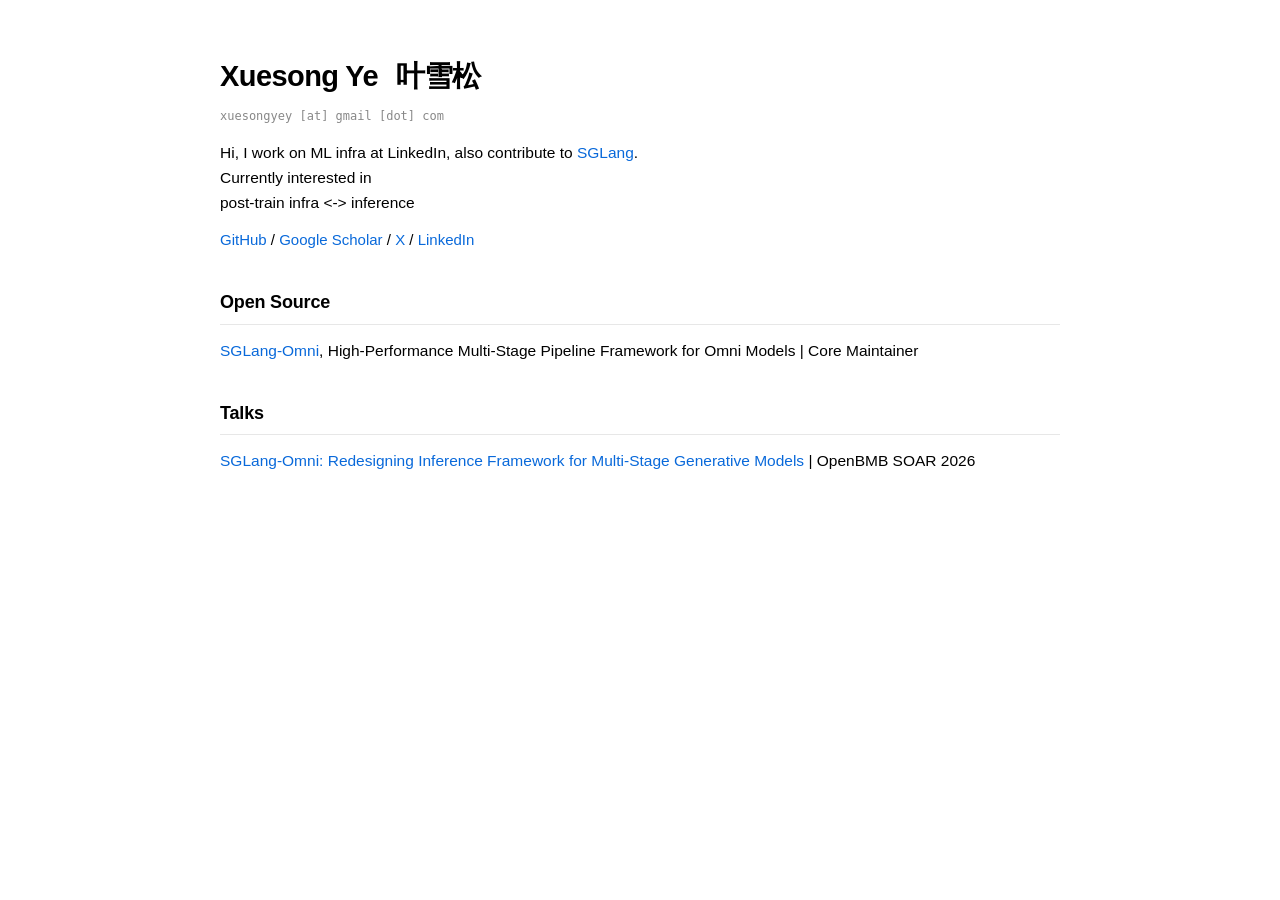
==== index.html @ 429bd337 "update" ====
<!DOCTYPE html>
<html lang="en">

<head>
  <meta charset="utf-8">
  <meta name="viewport" content="width=device-width, initial-scale=1">
  <title>Xuesong Ye</title>
  <meta name="description" content="Xuesong Ye (叶雪松) — ML infra at LinkedIn.">
  <!-- favicon: none for now — add later, e.g. <link rel="icon" href="favicon.svg"> -->
  <link rel="stylesheet" href="stylesheet.css">
</head>

<body>
  <main class="page">

    <!-- ===================== HEADER ===================== -->
    <header>
      <h1 class="name">Xuesong Ye <span class="zh">叶雪松</span></h1>
      <p class="email">xuesongyey [at] gmail [dot] com</p>
      <p>
        Hi, I work on ML infra at LinkedIn, also contribute to <a href="https://github.com/sgl-project/">SGLang</a>.<br>

        Currently interested in <br>

        post-train infra <-> inference<br>
      </p>
      <p class="links">
        <a href="https://github.com/yxs">GitHub</a> /
        <a href="https://scholar.google.com/citations?user=wVboVZwAAAAJ">Google Scholar</a> /
        <a href="https://x.com/XuesongYe">X</a> /
        <a href="https://www.linkedin.com/in/xuesongye/">LinkedIn</a>
        <!-- Optional: / <a href="mailto:sye@linkedin.com">Email</a> -->
      </p>
      <!-- <p class="updated">Last updated: May, 2026</p> -->
    </header>

    <!-- Photo: left empty for now. When ready, drop images/photo.jpg in the repo and
         add it back — e.g. just under the header, or restore the two-column layout. -->


    <!-- ===================== PROJECTS =====================
       Flagship systems/products you led (e.g. a major launch — internal is fine
       if it was publicized). Uncomment when you have one worth featuring.
  <section>
    <h2>Projects</h2>
    <p class="entry">
      <a class="title" href="#">Project Name</a> — what it is and the impact you drove.
      <span class="meta">[<a href="#">link</a>]</span>
    </p>
  </section>
  ======================================================== -->


    <!-- ===================== OPEN SOURCE ===================== -->
    <section>
      <h2>Open Source</h2>
      <p class="entry">
        <!-- <a class="title" href="https://github.com/sgl-project/sglang-omni">SGLang-Omni</a>, High-Performance
        Multi-Stage Pipeline Framework for Omni Models | Maintainer -->
        <a href="https://github.com/sgl-project/sglang-omni">SGLang-Omni</a>, High-Performance
        Multi-Stage Pipeline Framework for Omni Models | Core Maintainer
      </p>
      <!-- Duplicate the entry above for each project; comment out the section if empty. -->
    </section>


    <!-- ===================== PUBLICATIONS ===================== -->
    <!-- <section>
      <h2>Publications</h2>
      <p class="entry">
        <a class="title" href="#">Paper Title</a>.<br>
        Authors. <i>Venue</i>, Year.
        <span class="meta">[<a href="#">pdf</a>] [<a href="#">arXiv</a>] [<a href="#">code</a>]</span>
      </p>
    </section> -->

    <!-- ===================== TALKS ===================== -->
    <section>
      <h2>Talks</h2>

      <p class="entry">
        <a href="https://github.com/yxs/talks/blob/main/sglang-omni_sora_2026.pdf">SGLang-Omni: Redesigning Inference
          Framework for
          Multi-Stage Generative Models</a> | OpenBMB SOAR 2026
      </p>
    </section>

    <!-- ===================== AWARDS =====================
       Only things with real weight. Uncomment when you have one.
  <section>
    <h2>Awards</h2>
    <p class="entry">Award Name, Year.</p>
  </section>
  ================================================== -->

  </main>
</body>

</html>
---- stylesheet.css ----
/* Hand-written, no framework, no web fonts.
   Scheme: black text, white background, blue links — nothing else. */

* {
  box-sizing: border-box;
}

body {
  margin: 0;
  font-family: -apple-system, BlinkMacSystemFont, "Segoe UI", "Helvetica Neue",
    Helvetica, Arial, system-ui, sans-serif;
  font-size: 15.5px;
  line-height: 1.62;
  color: #000;
  background: #fff;
  -webkit-font-smoothing: antialiased;
  text-rendering: optimizeLegibility;
}

.page {
  max-width: 888px;
  margin: 0 auto;
  padding: 60px 24px 96px;
}

a {
  color: #0969da;
  text-decoration: none;
}
a:hover,
a:focus {
  text-decoration: underline;
}

/* ---------- header ---------- */
.name {
  margin: 0 0 14px;
  font-size: 29px;
  font-weight: 700;
  letter-spacing: -0.02em;
  line-height: 1.15;
}
.name .zh {
  margin-left: 10px;
}
.email {
  margin: 0 0 13px;
  font-family: ui-monospace, SFMono-Regular, "SF Mono", Menlo, Consolas, monospace;
  font-size: 12px;
  color: #888;
}
p {
  margin: 0 0 13px;
}
.links {
  margin-bottom: 7px;
  font-size: 15px;
}
.updated {
  margin: 0;
  font-size: 13px;
  color: #6b7177;
}

/* ---------- sections ---------- */
section {
  margin-top: 36px;
}
h2 {
  margin: 0 0 8px;
  padding-bottom: 6px;
  border-bottom: 1px solid #e7e7e7;
  font-size: 18px;
  font-weight: 700;
  letter-spacing: -0.01em;
}
.entry {
  margin: 13px 0;
}
.title,
a.title {
  font-weight: 700;
}
.meta {
  font-size: 13px;
  color: #6b7177;
}

/* ---------- mobile ---------- */
@media (max-width: 600px) {
  .page {
    padding: 40px 20px 64px;
  }
  .name {
    font-size: 25px;
  }
}
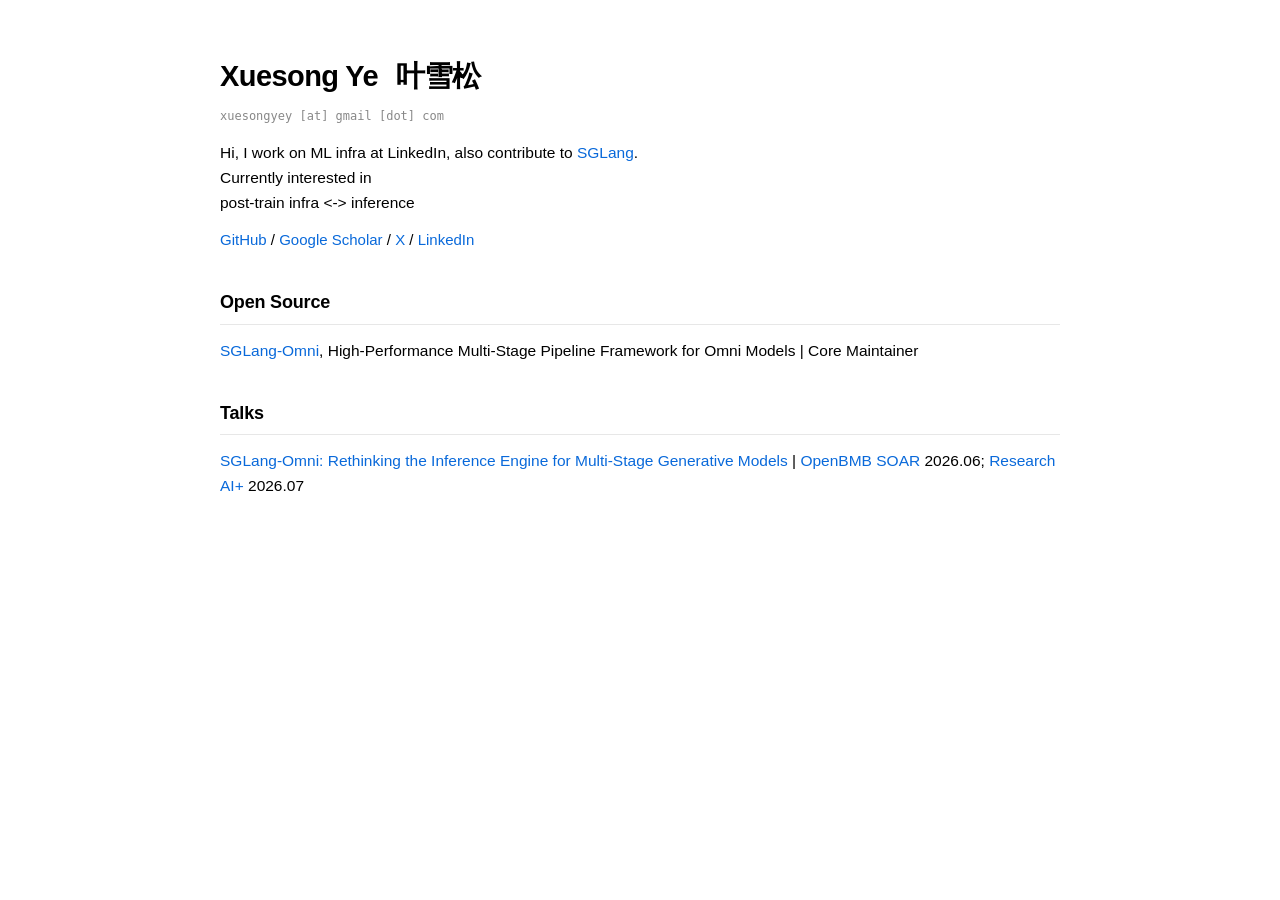
==== commit e1455b2b: "upd" ====
--- a/index.html
+++ b/index.html
@@ -79,9 +79,10 @@
       <h2>Talks</h2>
 
       <p class="entry">
-        <a href="https://github.com/yxs/talks/blob/main/sglang-omni_sora_2026.pdf">SGLang-Omni: Redesigning Inference
-          Framework for
-          Multi-Stage Generative Models</a> | OpenBMB SOAR 2026
+        <a href="https://github.com/yxs/talks/blob/main/sglang-omni_sora_2026.pdf">SGLang-Omni: Rethinking the Inference
+          Engine for
+          Multi-Stage Generative Models </a> | <a href="https://mp.weixin.qq.com/s/EdJWEA0HqB2PHXUAO4vsog">OpenBMB
+          SOAR</a> 2026.06; <a href="https://mp.weixin.qq.com/s/qTWjZY1ZjOQtKt2mon0Cug">Research AI+</a> 2026.07
       </p>
     </section>
 
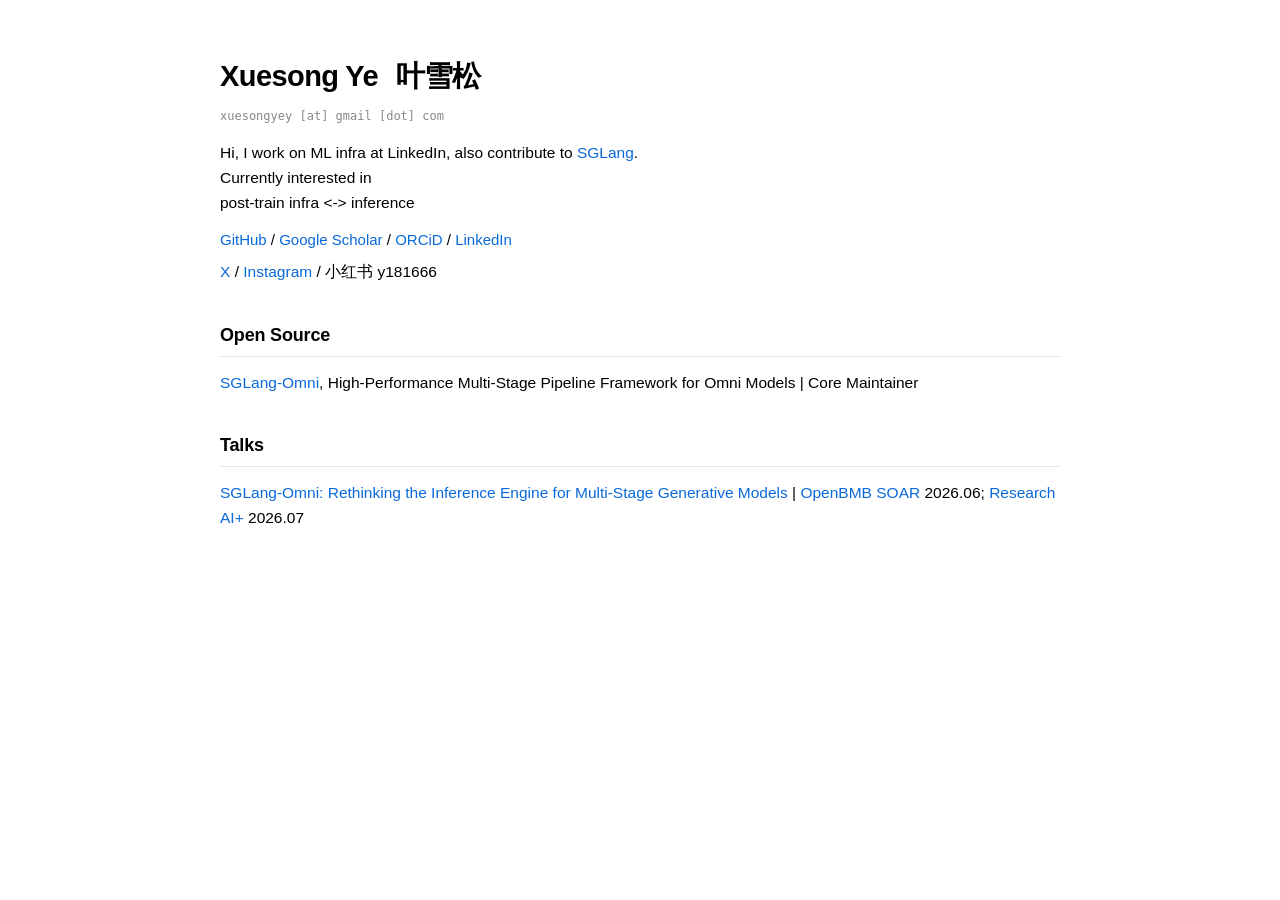
==== commit 95fdc95b: "add more profile links" ====
--- a/index.html
+++ b/index.html
@@ -27,9 +27,13 @@
       <p class="links">
         <a href="https://github.com/yxs">GitHub</a> /
         <a href="https://scholar.google.com/citations?user=wVboVZwAAAAJ">Google Scholar</a> /
+        <a href="https://orcid.org/my-orcid?orcid=0009-0006-9700-4463">ORCiD</a> /
+        <a href="https://www.linkedin.com/in/xuesongye/">LinkedIn</a>
+      </p>
+      <p class="socials">
         <a href="https://x.com/XuesongYe">X</a> /
-        <a href="https://www.linkedin.com/in/xuesongye/">LinkedIn</a>
-        <!-- Optional: / <a href="mailto:sye@linkedin.com">Email</a> -->
+        <a href="https://www.instagram.com/xuesongyey">Instagram</a> /
+        <span>小红书 y181666</span>
       </p>
       <!-- <p class="updated">Last updated: May, 2026</p> -->
     </header>
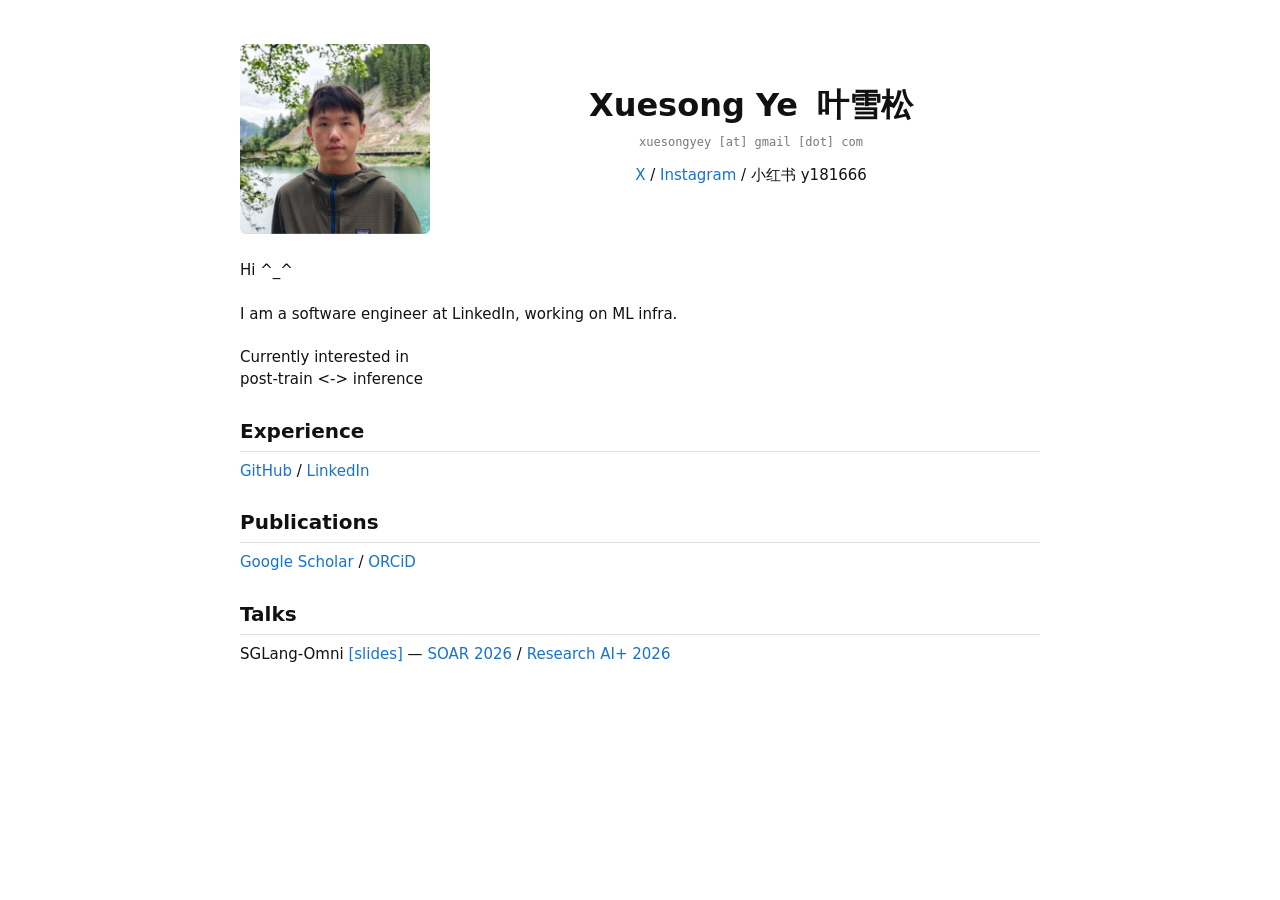
==== commit 2b6b1687: "clean up" ====
--- a/index.html
+++ b/index.html
@@ -1,104 +1,64 @@
-<!DOCTYPE html>
+<!doctype html>
 <html lang="en">
 
 <head>
   <meta charset="utf-8">
   <meta name="viewport" content="width=device-width, initial-scale=1">
+  <meta name="description" content="Xuesong Ye 叶雪松">
   <title>Xuesong Ye</title>
-  <meta name="description" content="Xuesong Ye (叶雪松) — ML infra at LinkedIn.">
-  <!-- favicon: none for now — add later, e.g. <link rel="icon" href="favicon.svg"> -->
-  <link rel="stylesheet" href="stylesheet.css">
+  <link rel="stylesheet" href="stylesheet.css?v=7">
 </head>
 
 <body>
-  <main class="page">
-
-    <!-- ===================== HEADER ===================== -->
+  <main>
     <header>
-      <h1 class="name">Xuesong Ye <span class="zh">叶雪松</span></h1>
-      <p class="email">xuesongyey [at] gmail [dot] com</p>
-      <p>
-        Hi, I work on ML infra at LinkedIn, also contribute to <a href="https://github.com/sgl-project/">SGLang</a>.<br>
-
-        Currently interested in <br>
-
-        post-train infra <-> inference<br>
-      </p>
-      <p class="links">
-        <a href="https://github.com/yxs">GitHub</a> /
-        <a href="https://scholar.google.com/citations?user=wVboVZwAAAAJ">Google Scholar</a> /
-        <a href="https://orcid.org/my-orcid?orcid=0009-0006-9700-4463">ORCiD</a> /
-        <a href="https://www.linkedin.com/in/xuesongye/">LinkedIn</a>
-      </p>
-      <p class="socials">
-        <a href="https://x.com/XuesongYe">X</a> /
-        <a href="https://www.instagram.com/xuesongyey">Instagram</a> /
-        <span>小红书 y181666</span>
-      </p>
-      <!-- <p class="updated">Last updated: May, 2026</p> -->
+      <img src="assets/yxs.png" alt="Xuesong Ye" width="190" height="190">
+      <div class="identity">
+        <h1>Xuesong Ye <span lang="zh-Hans">叶雪松</span></h1>
+        <p class="email">xuesongyey [at] gmail [dot] com</p>
+        <p class="links">
+          <a href="https://x.com/XuesongYe">X</a> /
+          <a href="https://www.instagram.com/xuesongyey">Instagram</a> /
+          <span lang="zh-Hans">小红书 y181666</span>
+        </p>
+      </div>
     </header>
 
-    <!-- Photo: left empty for now. When ready, drop images/photo.jpg in the repo and
-         add it back — e.g. just under the header, or restore the two-column layout. -->
+    <p class="bio">
+      Hi ^_^<br>
+      <br>
+      I am a software engineer at LinkedIn, working on ML infra.<br>
+      <br>
+      Currently interested in<br>
+      post-train &lt;-&gt; inference
+    </p>
 
-
-    <!-- ===================== PROJECTS =====================
-       Flagship systems/products you led (e.g. a major launch — internal is fine
-       if it was publicized). Uncomment when you have one worth featuring.
-  <section>
-    <h2>Projects</h2>
-    <p class="entry">
-      <a class="title" href="#">Project Name</a> — what it is and the impact you drove.
-      <span class="meta">[<a href="#">link</a>]</span>
-    </p>
-  </section>
-  ======================================================== -->
-
-
-    <!-- ===================== OPEN SOURCE ===================== -->
     <section>
-      <h2>Open Source</h2>
+      <h2>Experience</h2>
       <p class="entry">
-        <!-- <a class="title" href="https://github.com/sgl-project/sglang-omni">SGLang-Omni</a>, High-Performance
-        Multi-Stage Pipeline Framework for Omni Models | Maintainer -->
-        <a href="https://github.com/sgl-project/sglang-omni">SGLang-Omni</a>, High-Performance
-        Multi-Stage Pipeline Framework for Omni Models | Core Maintainer
-      </p>
-      <!-- Duplicate the entry above for each project; comment out the section if empty. -->
-    </section>
-
-
-    <!-- ===================== PUBLICATIONS ===================== -->
-    <!-- <section>
-      <h2>Publications</h2>
-      <p class="entry">
-        <a class="title" href="#">Paper Title</a>.<br>
-        Authors. <i>Venue</i>, Year.
-        <span class="meta">[<a href="#">pdf</a>] [<a href="#">arXiv</a>] [<a href="#">code</a>]</span>
-      </p>
-    </section> -->
-
-    <!-- ===================== TALKS ===================== -->
-    <section>
-      <h2>Talks</h2>
-
-      <p class="entry">
-        <a href="https://github.com/yxs/talks/blob/main/sglang-omni_sora_2026.pdf">SGLang-Omni: Rethinking the Inference
-          Engine for
-          Multi-Stage Generative Models </a> | <a href="https://mp.weixin.qq.com/s/EdJWEA0HqB2PHXUAO4vsog">OpenBMB
-          SOAR</a> 2026.06; <a href="https://mp.weixin.qq.com/s/qTWjZY1ZjOQtKt2mon0Cug">Research AI+</a> 2026.07
+        <a href="https://github.com/yxs">GitHub</a> /
+        <a href="https://www.linkedin.com/in/xuesongye/">LinkedIn</a>
       </p>
     </section>
 
-    <!-- ===================== AWARDS =====================
-       Only things with real weight. Uncomment when you have one.
-  <section>
-    <h2>Awards</h2>
-    <p class="entry">Award Name, Year.</p>
-  </section>
-  ================================================== -->
+    <section>
+      <h2>Publications</h2>
+      <p class="entry">
+        <a href="https://scholar.google.com/citations?user=wVboVZwAAAAJ">Google Scholar</a> /
+        <a href="https://orcid.org/my-orcid?orcid=0009-0006-9700-4463">ORCiD</a>
+      </p>
+    </section>
 
+    <section>
+      <h2>Talks</h2>
+      <p class="entry">
+        SGLang-Omni
+        <a href="https://github.com/yxs/talks/blob/main/sglang-omni_sora_2026.pdf">[slides]</a> —
+        <a href="https://mp.weixin.qq.com/s/EdJWEA0HqB2PHXUAO4vsog">SOAR 2026</a> /
+        <a href="https://mp.weixin.qq.com/s/qTWjZY1ZjOQtKt2mon0Cug">Research AI+ 2026</a>
+      </p>
+    </section>
   </main>
 </body>
 
-</html>+</html>
--- a/stylesheet.css
+++ b/stylesheet.css
@@ -1,97 +1,101 @@
-/* Hand-written, no framework, no web fonts.
-   Scheme: black text, white background, blue links — nothing else. */
-
-* {
-  box-sizing: border-box;
+body {
+  margin: 0;
+  color: #111;
+  font: 15px/1.45 system-ui, sans-serif;
 }
 
-body {
-  margin: 0;
-  font-family: -apple-system, BlinkMacSystemFont, "Segoe UI", "Helvetica Neue",
-    Helvetica, Arial, system-ui, sans-serif;
-  font-size: 15.5px;
-  line-height: 1.62;
-  color: #000;
-  background: #fff;
-  -webkit-font-smoothing: antialiased;
-  text-rendering: optimizeLegibility;
-}
-
-.page {
-  max-width: 888px;
-  margin: 0 auto;
-  padding: 60px 24px 96px;
+main {
+  width: min(800px, calc(100% - 40px));
+  margin: auto;
+  padding: 44px 0 60px;
 }
 
 a {
-  color: #0969da;
+  color: #1772d0;
   text-decoration: none;
 }
-a:hover,
-a:focus {
-  text-decoration: underline;
+
+a:hover {
+  color: #f09228;
 }
 
-/* ---------- header ---------- */
-.name {
-  margin: 0 0 14px;
-  font-size: 29px;
-  font-weight: 700;
-  letter-spacing: -0.02em;
-  line-height: 1.15;
-}
-.name .zh {
-  margin-left: 10px;
-}
-.email {
-  margin: 0 0 13px;
-  font-family: ui-monospace, SFMono-Regular, "SF Mono", Menlo, Consolas, monospace;
-  font-size: 12px;
-  color: #888;
-}
-p {
-  margin: 0 0 13px;
-}
-.links {
-  margin-bottom: 7px;
-  font-size: 15px;
-}
-.updated {
-  margin: 0;
-  font-size: 13px;
-  color: #6b7177;
+header {
+  display: grid;
+  grid-template-columns: 190px 1fr;
+  gap: 32px;
+  align-items: center;
 }
 
-/* ---------- sections ---------- */
-section {
-  margin-top: 36px;
-}
-h2 {
-  margin: 0 0 8px;
-  padding-bottom: 6px;
-  border-bottom: 1px solid #e7e7e7;
-  font-size: 18px;
-  font-weight: 700;
-  letter-spacing: -0.01em;
-}
-.entry {
-  margin: 13px 0;
-}
-.title,
-a.title {
-  font-weight: 700;
-}
-.meta {
-  font-size: 13px;
-  color: #6b7177;
+header img {
+  display: block;
+  width: 190px;
+  border-radius: 6px;
 }
 
-/* ---------- mobile ---------- */
-@media (max-width: 600px) {
-  .page {
-    padding: 40px 20px 64px;
+.identity {
+  text-align: center;
+}
+
+h1 {
+  margin: 0;
+  font-size: 32px;
+  line-height: 1.2;
+}
+
+h1 span {
+  margin-left: 8px;
+}
+
+.email {
+  margin: 10px 0 16px;
+  color: #777;
+  font: 12px ui-monospace, monospace;
+}
+
+.links {
+  margin: 5px 0;
+}
+
+.bio {
+  margin: 26px 0 0;
+}
+
+section {
+  margin-top: 26px;
+}
+
+h2 {
+  margin: 0 0 9px;
+  padding-bottom: 5px;
+  border-bottom: 1px solid #ddd;
+  font-size: 20px;
+}
+
+.entry {
+  margin: 9px 0;
+}
+
+@media (max-width: 575px) {
+  main {
+    padding-top: 30px;
   }
-  .name {
-    font-size: 25px;
+
+  header {
+    grid-template-columns: 1fr;
+    gap: 20px;
   }
-}
+
+  header img {
+    width: 150px;
+    margin: auto;
+  }
+
+  h1 {
+    font-size: 28px;
+  }
+
+  h1 span {
+    display: block;
+    margin: 5px 0 0;
+  }
+}
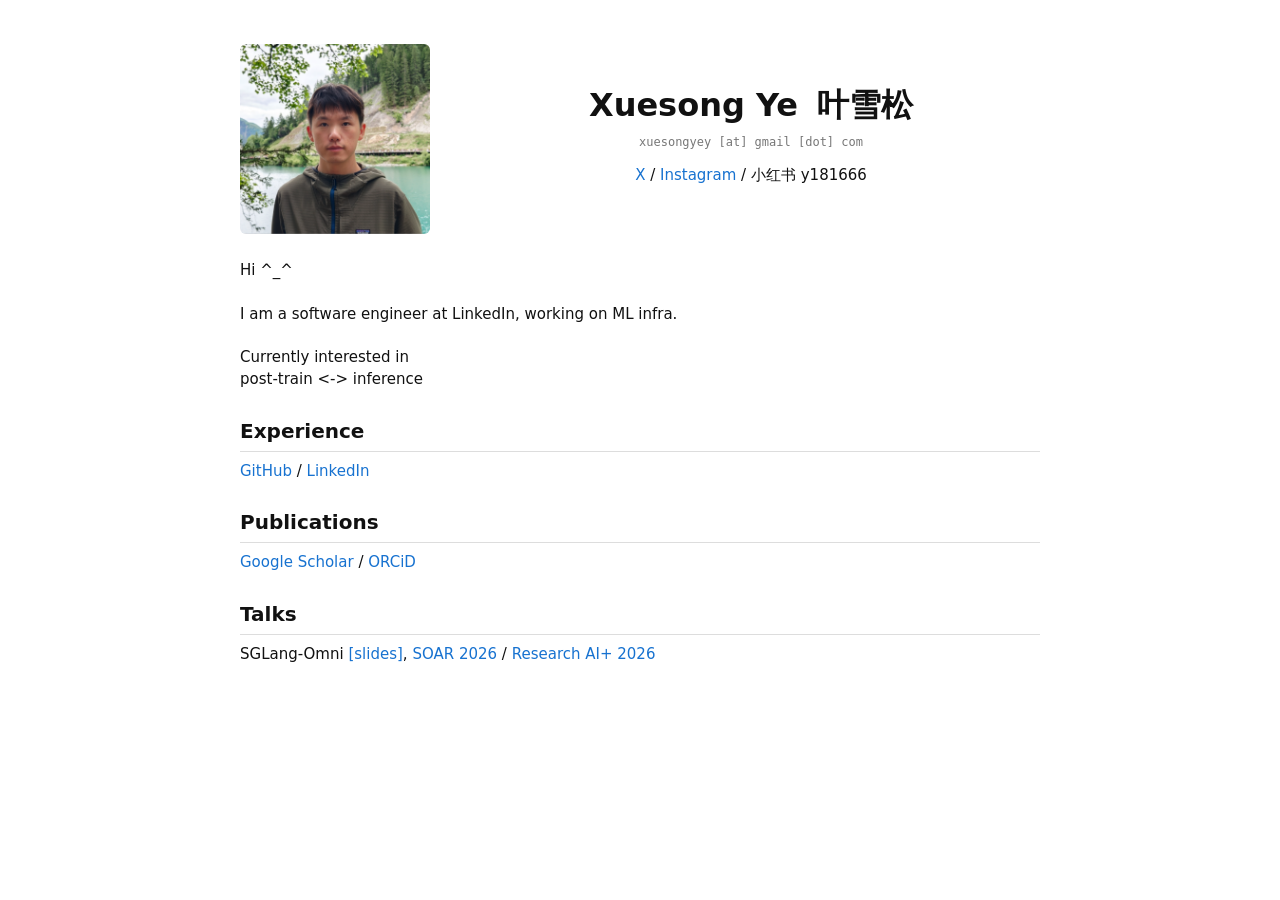
==== commit e77a7aae: "upd" ====
--- a/index.html
+++ b/index.html
@@ -53,7 +53,7 @@
       <h2>Talks</h2>
       <p class="entry">
         SGLang-Omni
-        <a href="https://github.com/yxs/talks/blob/main/sglang-omni_sora_2026.pdf">[slides]</a> —
+        <a href="https://github.com/yxs/talks/blob/main/sglang-omni_sora_2026.pdf">[slides]</a>,
         <a href="https://mp.weixin.qq.com/s/EdJWEA0HqB2PHXUAO4vsog">SOAR 2026</a> /
         <a href="https://mp.weixin.qq.com/s/qTWjZY1ZjOQtKt2mon0Cug">Research AI+ 2026</a>
       </p>
@@ -61,4 +61,4 @@
   </main>
 </body>
 
-</html>
+</html>
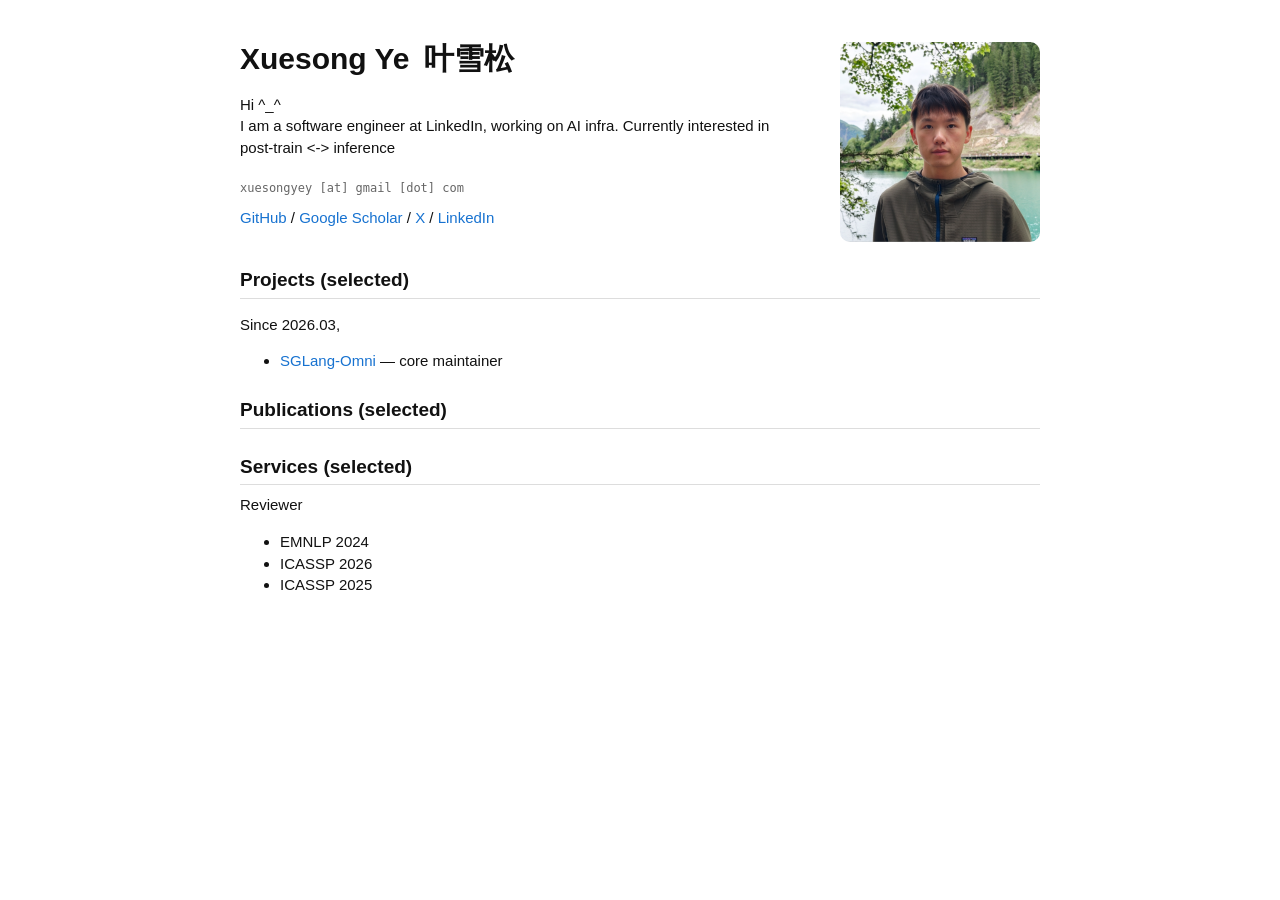
==== commit a0785743: "init" ====
--- a/index.html
+++ b/index.html
@@ -6,57 +6,68 @@
   <meta name="viewport" content="width=device-width, initial-scale=1">
   <meta name="description" content="Xuesong Ye 叶雪松">
   <title>Xuesong Ye</title>
-  <link rel="stylesheet" href="stylesheet.css?v=7">
+  <link rel="stylesheet" href="stylesheet.css?v=1">
 </head>
 
 <body>
   <main>
     <header>
-      <img src="assets/yxs.png" alt="Xuesong Ye" width="190" height="190">
-      <div class="identity">
+      <div class="intro">
         <h1>Xuesong Ye <span lang="zh-Hans">叶雪松</span></h1>
-        <p class="email">xuesongyey [at] gmail [dot] com</p>
+        <p class="bio">
+          Hi ^_^<br>
+          I am a software engineer at LinkedIn, working on AI infra.
+          Currently interested in
+          post-train &lt;-&gt; inference
+        </p>
+        <p class="contact">
+          <span class="email">xuesongyey [at] gmail [dot] com</span>
+        </p>
         <p class="links">
+          <a href="https://github.com/yxs">GitHub</a> /
+          <a href="https://scholar.google.com/citations?user=wVboVZwAAAAJ">Google Scholar</a> /
           <a href="https://x.com/XuesongYe">X</a> /
-          <a href="https://www.instagram.com/xuesongyey">Instagram</a> /
-          <span lang="zh-Hans">小红书 y181666</span>
+          <a href="https://www.linkedin.com/in/xuesongye/">LinkedIn</a>
         </p>
       </div>
+      <img src="assets/yxs.png" alt="Xuesong Ye" width="200" height="200">
     </header>
 
-    <p class="bio">
-      Hi ^_^<br>
-      <br>
-      I am a software engineer at LinkedIn, working on ML infra.<br>
-      <br>
-      Currently interested in<br>
-      post-train &lt;-&gt; inference
-    </p>
+    <section>
+      <h2>Projects (selected)</h2>
+      <p>Since 2026.03,</p>
 
-    <section>
-      <h2>Experience</h2>
-      <p class="entry">
-        <a href="https://github.com/yxs">GitHub</a> /
-        <a href="https://www.linkedin.com/in/xuesongye/">LinkedIn</a>
-      </p>
+      <ul class="experience-list">
+        <li>
+          <a href="https://github.com/sgl-project/sglang-omni">
+            SGLang-Omni
+          </a>
+          &mdash; core maintainer
+        </li>
+      </ul>
+
     </section>
 
     <section>
-      <h2>Publications</h2>
-      <p class="entry">
-        <a href="https://scholar.google.com/citations?user=wVboVZwAAAAJ">Google Scholar</a> /
-        <a href="https://orcid.org/my-orcid?orcid=0009-0006-9700-4463">ORCiD</a>
-      </p>
+      <h2>Publications (selected)</h2>
+    </section>
+
+    <!-- <section>
+      <h2>Awards (selected)</h2>
     </section>
 
     <section>
-      <h2>Talks</h2>
-      <p class="entry">
-        SGLang-Omni
-        <a href="https://github.com/yxs/talks/blob/main/sglang-omni_sora_2026.pdf">[slides]</a>,
-        <a href="https://mp.weixin.qq.com/s/EdJWEA0HqB2PHXUAO4vsog">SOAR 2026</a> /
-        <a href="https://mp.weixin.qq.com/s/qTWjZY1ZjOQtKt2mon0Cug">Research AI+ 2026</a>
-      </p>
+      <h2> Talks (selected)</h2>
+    </section> -->
+
+    <section>
+      <h2>Services (selected)</h2>
+      <div>Reviewer</div>
+      <ul>
+        <li>EMNLP 2024</li>
+        <li>ICASSP 2026</li>
+        <li>ICASSP 2025</li>
+      </ul>
     </section>
   </main>
 </body>
--- a/stylesheet.css
+++ b/stylesheet.css
@@ -1,13 +1,13 @@
 body {
   margin: 0;
   color: #111;
-  font: 15px/1.45 system-ui, sans-serif;
+  font: 15px/1.45 Arial, Helvetica, sans-serif;
 }
 
 main {
   width: min(800px, calc(100% - 40px));
   margin: auto;
-  padding: 44px 0 60px;
+  padding: 42px 0 60px;
 }
 
 a {
@@ -21,54 +21,57 @@
 
 header {
   display: grid;
-  grid-template-columns: 190px 1fr;
-  gap: 32px;
-  align-items: center;
+  grid-template-columns: minmax(0, 1fr) 200px;
+  gap: 34px;
+  align-items: start;
 }
 
 header img {
   display: block;
-  width: 190px;
-  border-radius: 6px;
-}
-
-.identity {
-  text-align: center;
+  width: 200px;
+  height: auto;
+  border-radius: 10px;
 }
 
 h1 {
-  margin: 0;
-  font-size: 32px;
-  line-height: 1.2;
+  margin: 0 0 17px;
+  font-size: 30px;
+  line-height: 1.15;
+  font-weight: 600;
 }
 
 h1 span {
-  margin-left: 8px;
+  margin-left: 6px;
+}
+
+.bio {
+  margin: 0;
+}
+
+.contact {
+  margin: 17px 0 0;
 }
 
 .email {
-  margin: 10px 0 16px;
-  color: #777;
+  color: #666;
   font: 12px ui-monospace, monospace;
 }
 
 .links {
-  margin: 5px 0;
-}
-
-.bio {
-  margin: 26px 0 0;
+  margin: 7px 0 0;
+  line-height: 1.7;
 }
 
 section {
-  margin-top: 26px;
+  margin-top: 24px;
 }
 
 h2 {
   margin: 0 0 9px;
-  padding-bottom: 5px;
+  padding-bottom: 4px;
   border-bottom: 1px solid #ddd;
-  font-size: 20px;
+  font-size: 19px;
+  font-weight: 600;
 }
 
 .entry {
@@ -77,25 +80,87 @@
 
 @media (max-width: 575px) {
   main {
-    padding-top: 30px;
+    padding-top: 28px;
   }
 
   header {
-    grid-template-columns: 1fr;
-    gap: 20px;
+    grid-template-columns: minmax(0, 1fr) clamp(116px, 34vw, 132px);
+    column-gap: 18px;
+    row-gap: 0;
+    align-items: center;
+  }
+
+  .intro {
+    display: contents;
   }
 
   header img {
-    width: 150px;
-    margin: auto;
+    grid-column: 2;
+    grid-row: 1;
+    width: 100%;
+    margin: 0;
   }
 
   h1 {
-    font-size: 28px;
+    grid-column: 1;
+    grid-row: 1;
+    align-self: center;
+    margin: 0;
+    text-align: left;
+    font-size: 27px;
   }
 
   h1 span {
     display: block;
     margin: 5px 0 0;
   }
-}+
+  .bio {
+    grid-column: 1 / -1;
+    grid-row: 2;
+    margin-top: 24px;
+  }
+
+  .contact {
+    grid-column: 1 / -1;
+    grid-row: 3;
+  }
+
+  .links {
+    grid-column: 1 / -1;
+    grid-row: 4;
+  }
+}
+
+@media (max-width: 340px) {
+  header {
+    grid-template-columns: 1fr;
+  }
+
+  header img {
+    grid-column: 1;
+    grid-row: 1;
+    width: min(152px, 46vw);
+    margin: 0 auto;
+  }
+
+  h1 {
+    grid-column: 1;
+    grid-row: 2;
+    margin-top: 20px;
+    text-align: center;
+  }
+
+  .bio {
+    grid-row: 3;
+    margin-top: 22px;
+  }
+
+  .contact {
+    grid-row: 4;
+  }
+
+  .links {
+    grid-row: 5;
+  }
+}
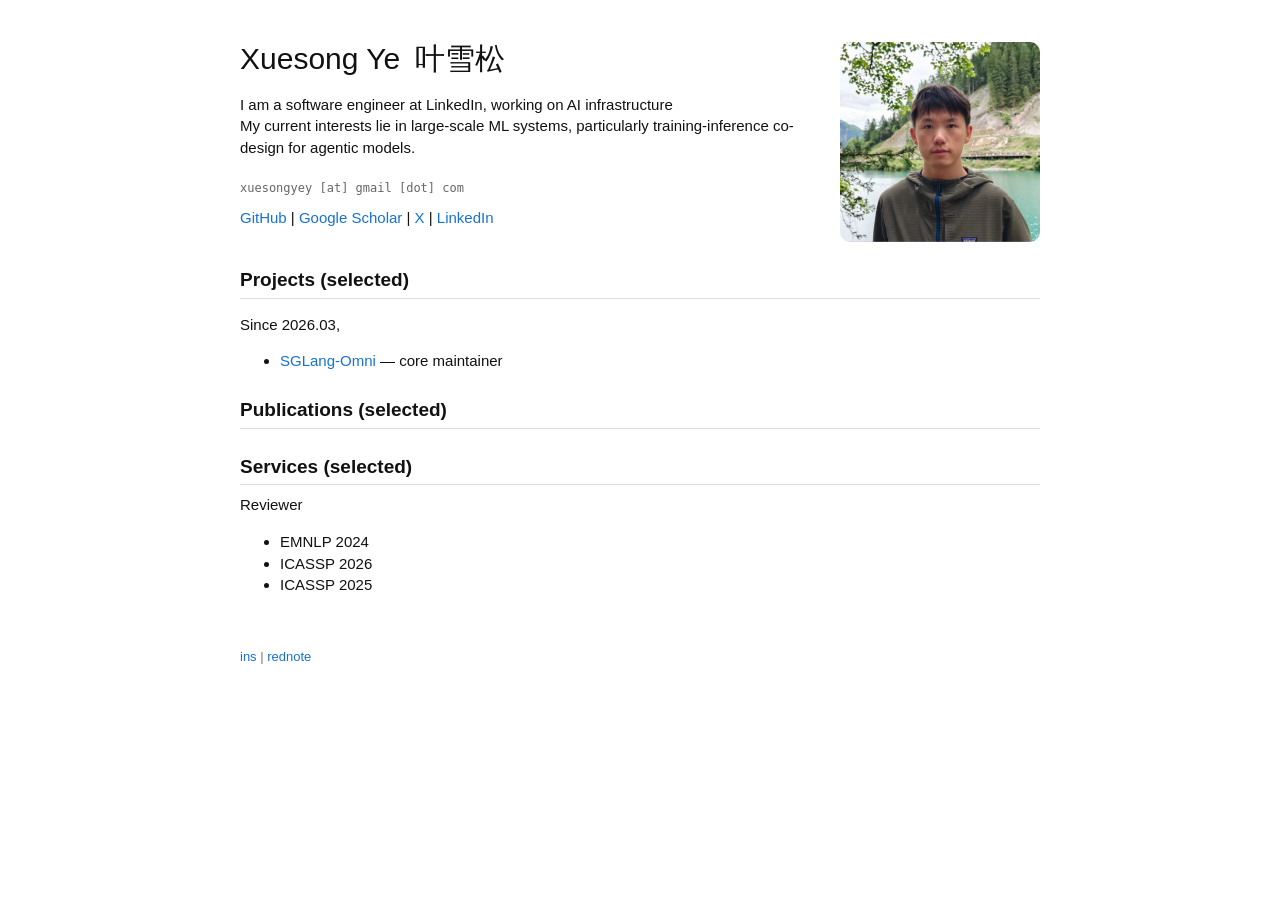
==== commit 1bbd3f77: "upd" ====
--- a/index.html
+++ b/index.html
@@ -15,22 +15,22 @@
       <div class="intro">
         <h1>Xuesong Ye <span lang="zh-Hans">叶雪松</span></h1>
         <p class="bio">
-          Hi ^_^<br>
-          I am a software engineer at LinkedIn, working on AI infra.
-          Currently interested in
-          post-train &lt;-&gt; inference
+          I am a software engineer at LinkedIn, working on AI infrastructure
+          <br>
+          My current interests lie in large-scale ML systems, particularly training-inference co-design for agentic
+          models.
         </p>
         <p class="contact">
           <span class="email">xuesongyey [at] gmail [dot] com</span>
         </p>
         <p class="links">
-          <a href="https://github.com/yxs">GitHub</a> /
-          <a href="https://scholar.google.com/citations?user=wVboVZwAAAAJ">Google Scholar</a> /
-          <a href="https://x.com/XuesongYe">X</a> /
+          <a href="https://github.com/yxs">GitHub</a> |
+          <a href="https://scholar.google.com/citations?user=wVboVZwAAAAJ">Google Scholar</a> |
+          <a href="https://x.com/XuesongYe">X</a> |
           <a href="https://www.linkedin.com/in/xuesongye/">LinkedIn</a>
         </p>
       </div>
-      <img src="assets/yxs.png" alt="Xuesong Ye" width="200" height="200">
+      <img src="assets/yxs.webp" alt="Xuesong Ye" width="200" height="200">
     </header>
 
     <section>
@@ -69,6 +69,11 @@
         <li>ICASSP 2025</li>
       </ul>
     </section>
+
+    <footer class="social">
+      <a href="https://www.instagram.com/xuesongyey">ins</a> |
+      <a href="https://www.rednote.com/user/profile/60c960a90000000001004f14">rednote</a>
+    </footer>
   </main>
 </body>
 
--- a/stylesheet.css
+++ b/stylesheet.css
@@ -37,7 +37,7 @@
   margin: 0 0 17px;
   font-size: 30px;
   line-height: 1.15;
-  font-weight: 600;
+  font-weight: 500;
 }
 
 h1 span {
@@ -76,6 +76,43 @@
 
 .entry {
   margin: 9px 0;
+}
+
+.publication {
+  margin: 13px 0 4px;
+}
+
+.publication-title {
+  font-weight: 600;
+}
+
+.publication-authors,
+.publication-venue,
+.publication-highlights,
+.publication-links {
+  margin-top: 2px;
+}
+
+.publication-venue {
+  color: #555;
+  font-style: italic;
+}
+
+.publication-links {
+  color: #555;
+  font-size: 13px;
+}
+
+.publication-highlights {
+  color: #555;
+  font-size: 14px;
+  margin-top: 5px;
+}
+
+.social {
+  margin-top: 52px;
+  color: #777;
+  font-size: 13px;
 }
 
 @media (max-width: 575px) {
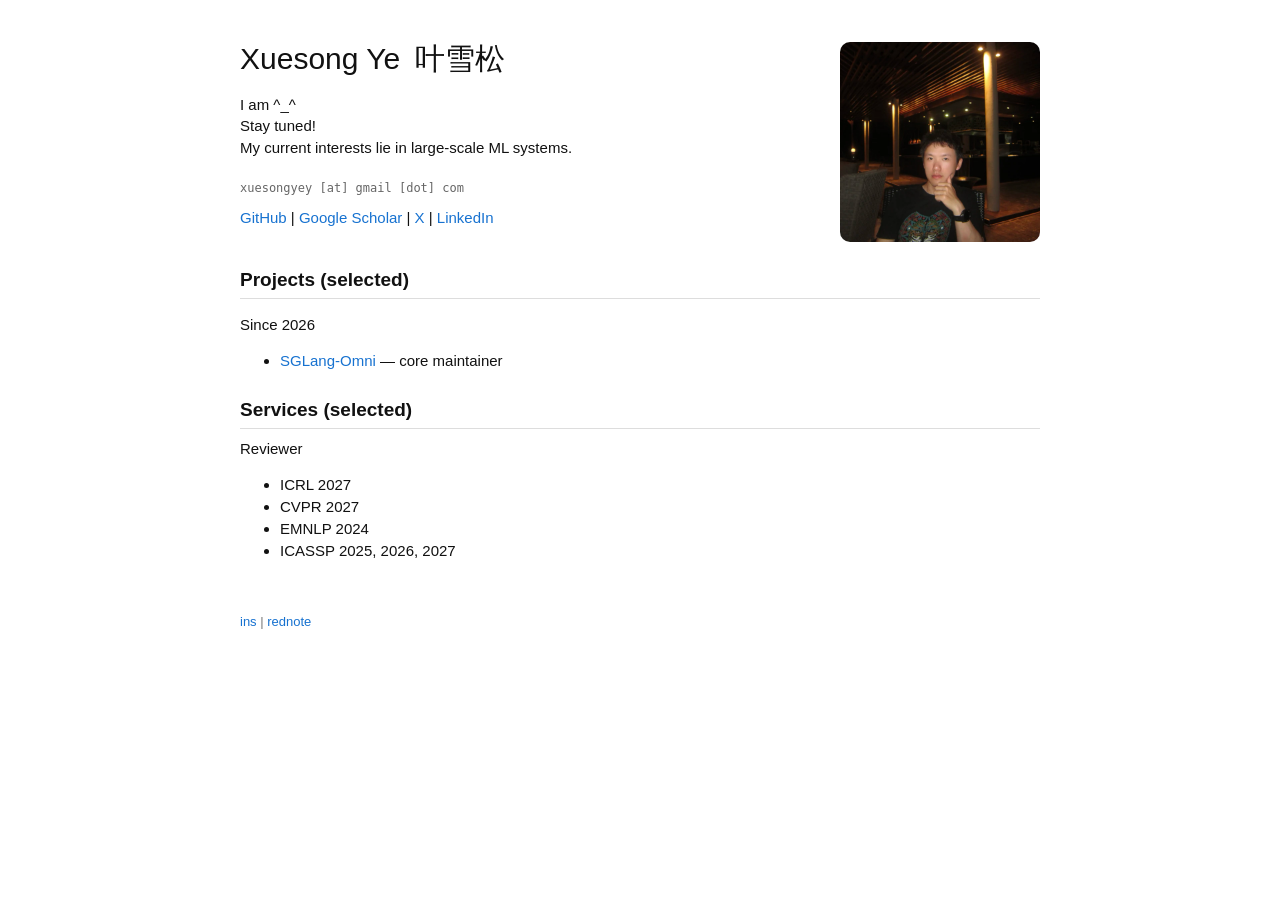
==== commit a2e9a2b0: "update" ====
--- a/index.html
+++ b/index.html
@@ -15,15 +15,17 @@
       <div class="intro">
         <h1>Xuesong Ye <span lang="zh-Hans">叶雪松</span></h1>
         <p class="bio">
-          I am a software engineer at LinkedIn, working on AI infrastructure
+          I am ^_^
           <br>
-          My current interests lie in large-scale ML systems, particularly training-inference co-design for agentic
-          models.
+          Stay tuned!
+          <br>
+          My current interests lie in large-scale ML systems.
         </p>
         <p class="contact">
           <span class="email">xuesongyey [at] gmail [dot] com</span>
         </p>
         <p class="links">
+          <!-- <a href="assets/cv.pdf">CV</a> | -->
           <a href="https://github.com/yxs">GitHub</a> |
           <a href="https://scholar.google.com/citations?user=wVboVZwAAAAJ">Google Scholar</a> |
           <a href="https://x.com/XuesongYe">X</a> |
@@ -35,9 +37,9 @@
 
     <section>
       <h2>Projects (selected)</h2>
-      <p>Since 2026.03,</p>
+      <p>Since 2026</p>
 
-      <ul class="experience-list">
+      <ul class="experience">
         <li>
           <a href="https://github.com/sgl-project/sglang-omni">
             SGLang-Omni
@@ -48,9 +50,40 @@
 
     </section>
 
-    <section>
+    <!-- <section>
       <h2>Publications (selected)</h2>
-    </section>
+      <article class="publication">
+        <div class="publication-title">
+          aaa
+        </div>
+        <div class="publication-authors">
+          <strong>Xuesong Ye</strong>, et al.
+        </div>
+        <div class="publication-venue">
+          CVPR 2027
+        </div>
+        <div class="publication-links">
+          <a href="https://example.com/paper">Paper</a> |
+          <a href="https://example.com/code">Code</a>
+        </div>
+      </article>
+
+      <article class="publication">
+        <div class="publication-title">
+          bbb
+        </div>
+        <div class="publication-authors">
+          <strong>Xuesong Ye</strong>, et al.
+        </div>
+        <div class="publication-venue">
+          ICLR 2027
+        </div>
+        <div class="publication-links">
+          <a href="https://example.com/paper">Paper</a> |
+          <a href="https://example.com/code">Code</a>
+        </div>
+      </article>
+    </section> -->
 
     <!-- <section>
       <h2>Awards (selected)</h2>
@@ -64,9 +97,10 @@
       <h2>Services (selected)</h2>
       <div>Reviewer</div>
       <ul>
+        <li>ICRL 2027</li>
+        <li>CVPR 2027</li>
         <li>EMNLP 2024</li>
-        <li>ICASSP 2026</li>
-        <li>ICASSP 2025</li>
+        <li>ICASSP 2025, 2026, 2027</li>
       </ul>
     </section>
 
